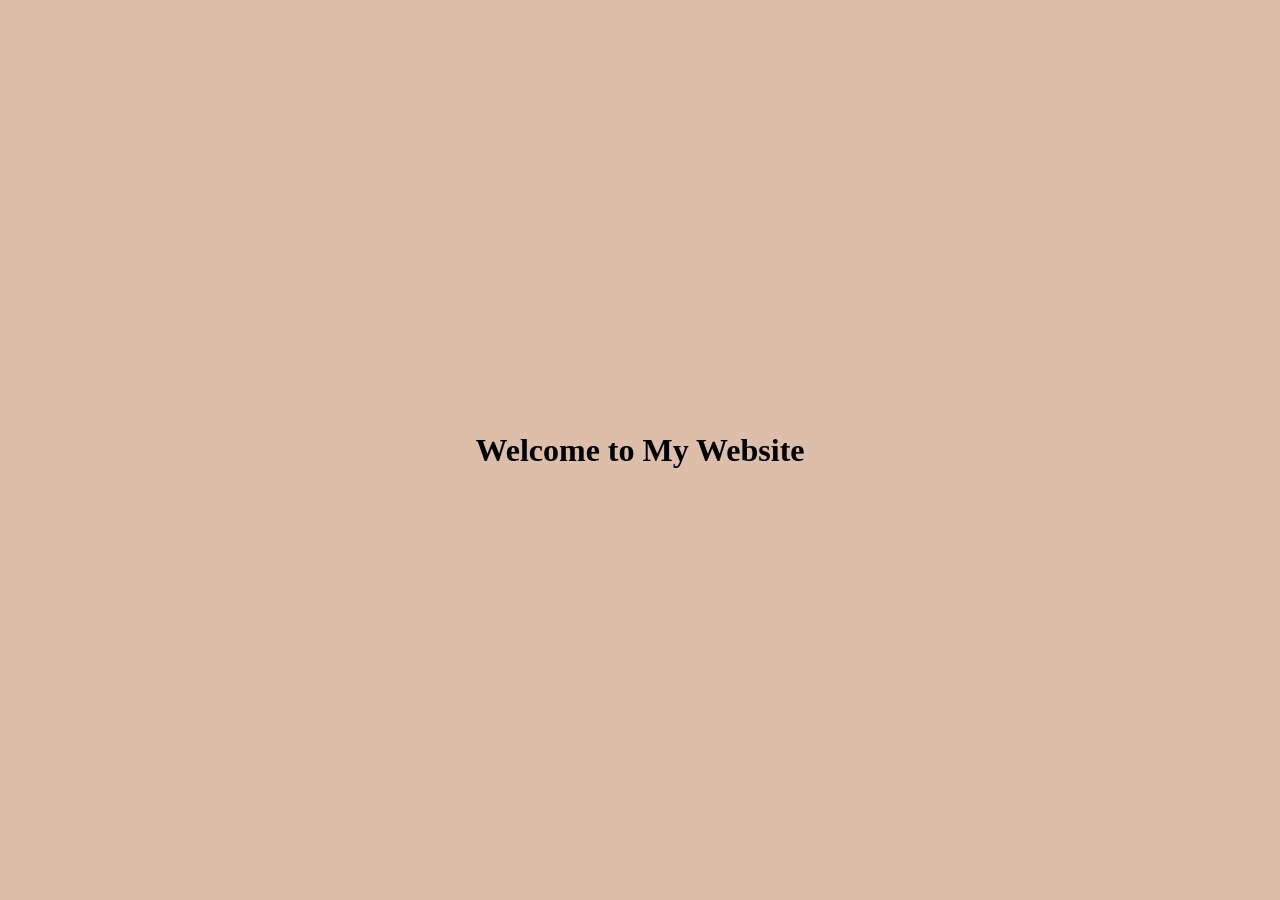
==== index.html @ 8849c273 "Add template" ====
<!DOCTYPE html>
<html lang="pl">
  <head>
    <meta charset="UTF-8" />
    <meta
      name="viewport"
      content="width=device-width, initial-scale=1.0"
    />
    <title>My Website</title>
    <link
      rel="stylesheet"
      href="./style.css"
    />
  </head>
  <body>
    <main class="main-container">
      <h1>Welcome to My Website</h1>
    </main>
    <script src="index.js"></script>
  </body>
</html>
---- style.css ----
html {
      background-color: #DDBEAA;
      height: 100vh;
}

body {
      height: 100vh;
      margin: 0;
}

.main-container {
      height: 100%;
      display: flex;
      align-items: center;
      justify-content: center;
}
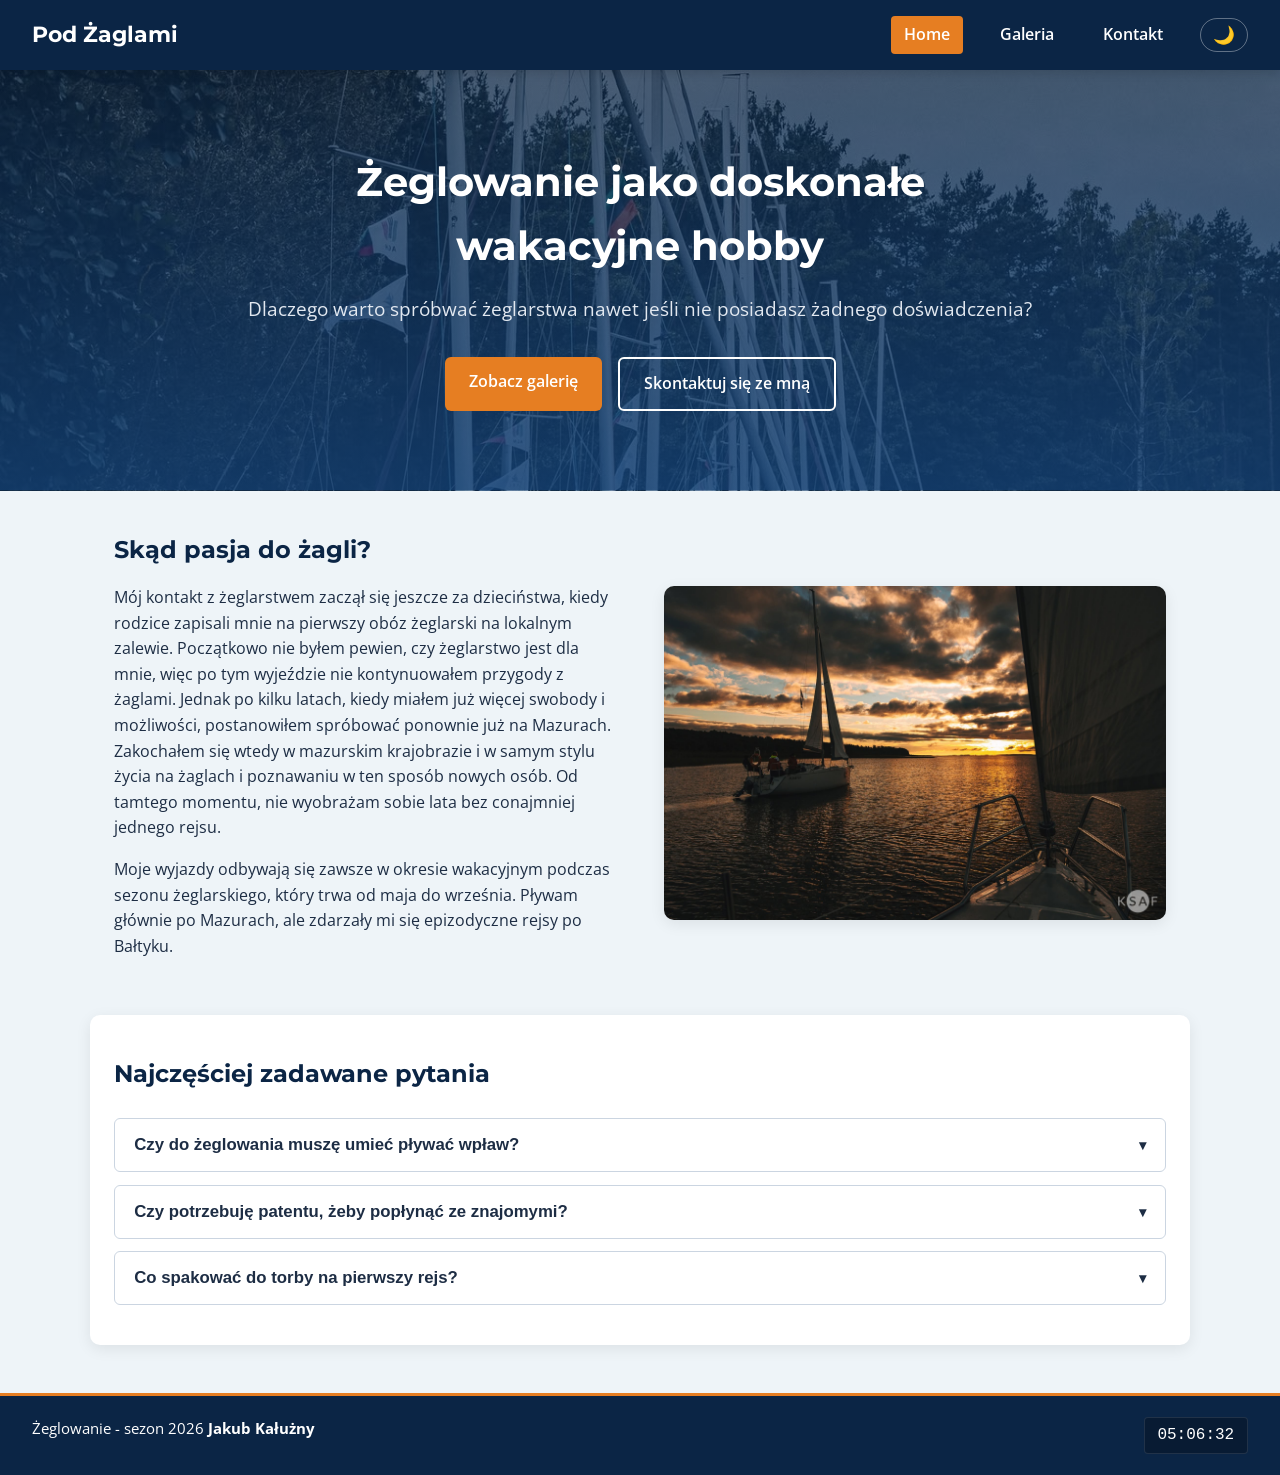
==== commit a6e74ce3: "feat: add new index.html to redirect to project" ====
--- a/index.html
+++ b/index.html
@@ -1,21 +1,14 @@
-<!DOCTYPE html>
+<!doctype html>
 <html lang="pl">
   <head>
     <meta charset="UTF-8" />
-    <meta
-      name="viewport"
-      content="width=device-width, initial-scale=1.0"
-    />
-    <title>My Website</title>
-    <link
-      rel="stylesheet"
-      href="./style.css"
-    />
+    <meta http-equiv="refresh" content="0; url=projekt-1/" />
+    <title>Przekierowanie...</title>
   </head>
   <body>
-    <main class="main-container">
-      <h1>Welcome to My Website</h1>
-    </main>
-    <script src="index.js"></script>
+    <p>
+      Przekierowanie do projektu:
+      <a href="projekt-1/">Żeglowanie jako hobby (Projekt 1)</a>
+    </p>
   </body>
-</html>+</html>
